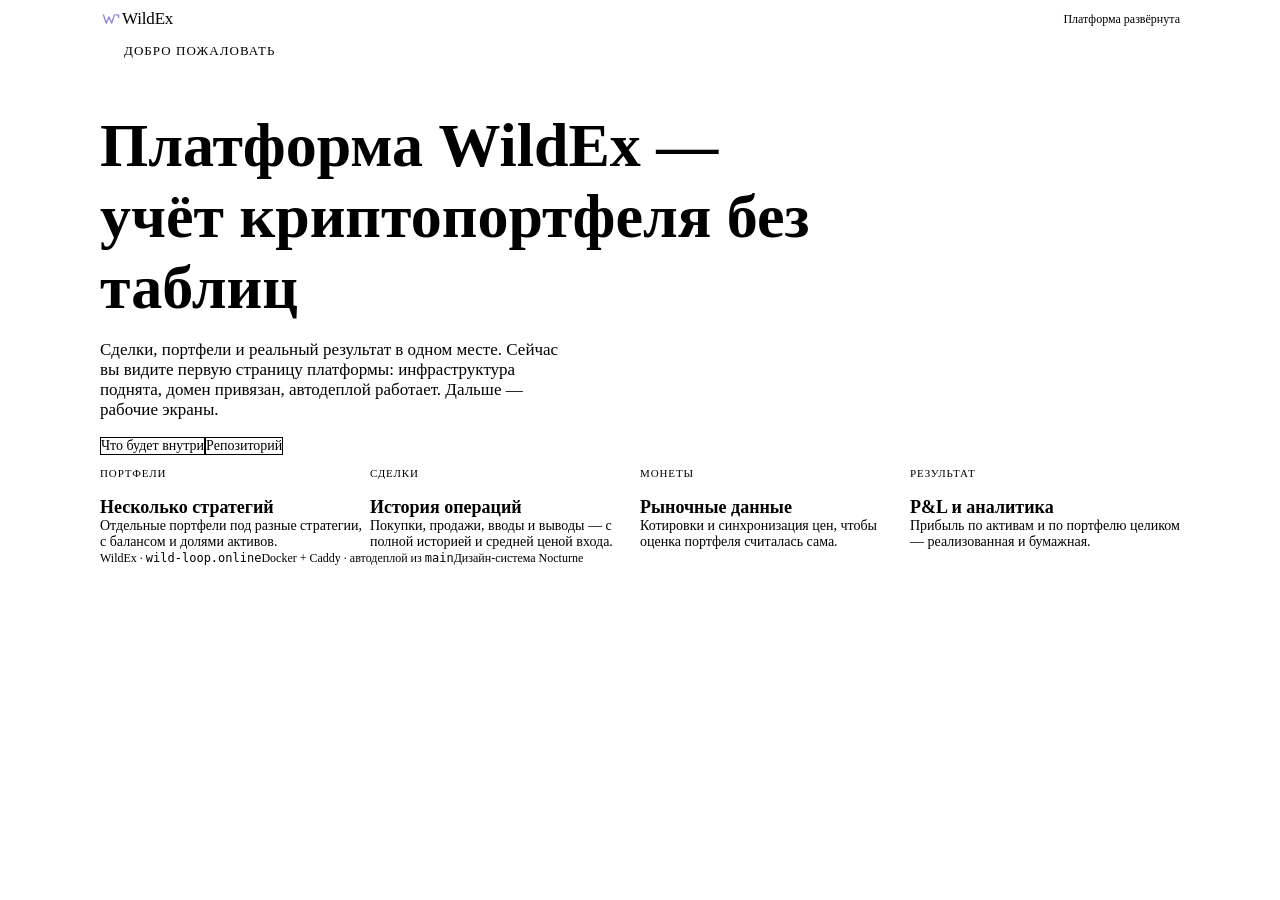
==== site/index.html @ 3468894f "Add WildEx welcome page with Caddy/Docker deploy pipeline Static welcome page built on the Nocturne " ====
<!DOCTYPE html>
<html lang="ru">
<head>
<meta charset="utf-8">
<meta name="viewport" content="width=device-width, initial-scale=1">
<title>WildEx — платформа учёта криптопортфеля</title>
<meta name="description" content="WildEx — платформа для учёта сделок, портфелей и результата по криптоактивам.">
<link rel="stylesheet" href="/assets/nocturne.css">
<link rel="icon" href="data:image/svg+xml,%3Csvg xmlns='http://www.w3.org/2000/svg' viewBox='0 0 32 32'%3E%3Crect width='32' height='32' rx='8' fill='%23161826'/%3E%3Cpath d='M7 11l3.5 10L14 13l3.5 8L21 11' fill='none' stroke='%239184d9' stroke-width='2' stroke-linecap='round' stroke-linejoin='round'/%3E%3C/svg%3E">
<style>
  .page { max-width: 1080px; margin: 0 auto; padding: 0 var(--space-8); }

  .nav {
    display: flex; align-items: center; gap: var(--space-4);
    padding: var(--space-6) 0;
    border-bottom: 1px solid var(--color-divider);
  }
  .nav-brand {
    display: flex; align-items: center; gap: var(--space-3);
    font-family: var(--font-heading); font-weight: 500; font-size: 17px;
    letter-spacing: -0.01em;
  }
  .nav-brand svg { width: 22px; height: 22px; }
  .nav-status {
    margin-left: auto; display: flex; align-items: center; gap: var(--space-2);
    font-size: 12px; color: color-mix(in srgb, var(--color-text) 55%, transparent);
  }
  .dot-live {
    width: 6px; height: 6px; border-radius: 50%;
    background: var(--color-accent-400);
    box-shadow: 0 0 0 3px color-mix(in srgb, var(--color-accent) 18%, transparent);
  }

  .hero { padding: calc(var(--space-8) * 3) 0 calc(var(--space-8) * 2); max-width: 720px; }
  .hero h1 { font-size: clamp(38px, 6vw, 62px); margin-bottom: var(--space-6); }
  .hero h1 .accent { color: var(--color-accent-300); }
  .hero .lead {
    font-size: 17px; max-width: 54ch;
    color: color-mix(in srgb, var(--color-text) 72%, transparent);
  }
  .kicker {
    font-size: 13px; letter-spacing: 0.08em; text-transform: uppercase;
    color: var(--color-accent-300); margin-bottom: var(--space-4);
  }
  .kicker::before {
    content: ""; display: inline-block;
    width: 24px; height: 1px; margin-right: var(--space-3);
    vertical-align: middle; background: var(--color-accent-500);
  }

  .actions { display: flex; flex-wrap: wrap; gap: var(--space-4); margin-top: var(--space-8); }
  .btn {
    display: inline-flex; align-items: center; gap: var(--space-2);
    font: inherit; font-size: 14px;
    padding: var(--space-3) var(--space-6);
    border-radius: var(--radius-md);
    border: 1px solid transparent; background: transparent;
    color: var(--color-text); cursor: pointer; text-decoration: none;
    transition: background-color .15s ease, border-color .15s ease;
  }
  .btn-primary { border-color: var(--color-accent-500); color: var(--color-accent-200); }
  .btn-primary:hover { background: color-mix(in srgb, var(--color-accent) 14%, transparent); }
  .btn-primary:active { border-color: var(--color-accent-400); background: color-mix(in srgb, var(--color-accent) 22%, transparent); }
  .btn-ghost { border-color: var(--color-neutral-800); color: var(--color-neutral-300); }
  .btn-ghost:hover { background: color-mix(in srgb, var(--color-neutral-500) 12%, transparent); }
  .btn:focus-visible { outline: 2px solid var(--color-accent); outline-offset: 2px; }

  .rule {
    height: 1px; border: 0; margin: 0;
    background: linear-gradient(90deg, transparent, var(--color-neutral-800) 48px, var(--color-neutral-800) calc(100% - 48px), transparent);
  }

  .grid {
    display: grid; gap: var(--space-6);
    grid-template-columns: repeat(auto-fit, minmax(230px, 1fr));
    padding: calc(var(--space-8) * 2) 0;
  }
  .card {
    background: var(--color-surface);
    border-radius: var(--radius-lg);
    padding: var(--space-8);
    box-shadow: var(--shadow-sm);
  }
  .card-kicker {
    font-size: 11px; letter-spacing: 0.08em; text-transform: uppercase;
    color: var(--color-accent-300); margin-bottom: var(--space-3);
  }
  .card-title { font-size: 18px; margin-bottom: var(--space-2); }
  .card-body {
    font-size: 14px; margin: 0;
    color: color-mix(in srgb, var(--color-text) 62%, transparent);
  }

  .meta {
    display: flex; flex-wrap: wrap; gap: var(--space-6);
    padding: var(--space-8) 0 calc(var(--space-8) * 2);
    font-size: 12px;
    color: color-mix(in srgb, var(--color-text) 45%, transparent);
  }
  .meta code {
    font-family: ui-monospace, SFMono-Regular, Menlo, monospace;
    color: var(--color-neutral-400);
  }
</style>
</head>
<body>

<div class="page">

  <header class="nav">
    <span class="nav-brand">
      <svg viewBox="0 0 32 32" aria-hidden="true">
        <path d="M5 10l4 12 4-9 4 9 4-12" fill="none" stroke="#9184d9" stroke-width="2"
              stroke-linecap="round" stroke-linejoin="round"/>
        <path d="M23 10h4v4" fill="none" stroke="#9184d9" stroke-width="2"
              stroke-linecap="round" stroke-linejoin="round"/>
      </svg>
      WildEx
    </span>
    <span class="nav-status"><span class="dot-live"></span> Платформа развёрнута</span>
  </header>

  <main>
    <section class="hero">
      <p class="kicker">Добро пожаловать</p>
      <h1>Платформа <span class="accent">WildEx</span> — учёт криптопортфеля без таблиц</h1>
      <p class="lead">
        Сделки, портфели и реальный результат в одном месте. Сейчас вы видите первую
        страницу платформы: инфраструктура поднята, домен привязан, автодеплой работает.
        Дальше — рабочие экраны.
      </p>
      <div class="actions">
        <a class="btn btn-primary" href="#modules">Что будет внутри</a>
        <a class="btn btn-ghost" href="https://github.com/obotkov/crypto-crm">Репозиторий</a>
      </div>
    </section>

    <hr class="rule">

    <section class="grid" id="modules">
      <article class="card">
        <p class="card-kicker">Портфели</p>
        <h3 class="card-title">Несколько стратегий</h3>
        <p class="card-body">Отдельные портфели под разные стратегии, с балансом и долями активов.</p>
      </article>
      <article class="card">
        <p class="card-kicker">Сделки</p>
        <h3 class="card-title">История операций</h3>
        <p class="card-body">Покупки, продажи, вводы и выводы — с полной историей и средней ценой входа.</p>
      </article>
      <article class="card">
        <p class="card-kicker">Монеты</p>
        <h3 class="card-title">Рыночные данные</h3>
        <p class="card-body">Котировки и синхронизация цен, чтобы оценка портфеля считалась сама.</p>
      </article>
      <article class="card">
        <p class="card-kicker">Результат</p>
        <h3 class="card-title">P&amp;L и аналитика</h3>
        <p class="card-body">Прибыль по активам и по портфелю целиком — реализованная и бумажная.</p>
      </article>
    </section>

    <hr class="rule">
  </main>

  <footer class="meta">
    <span>WildEx · <code>wild-loop.online</code></span>
    <span>Docker + Caddy · автодеплой из <code>main</code></span>
    <span>Дизайн-система Nocturne</span>
  </footer>

</div>

</body>
</html>
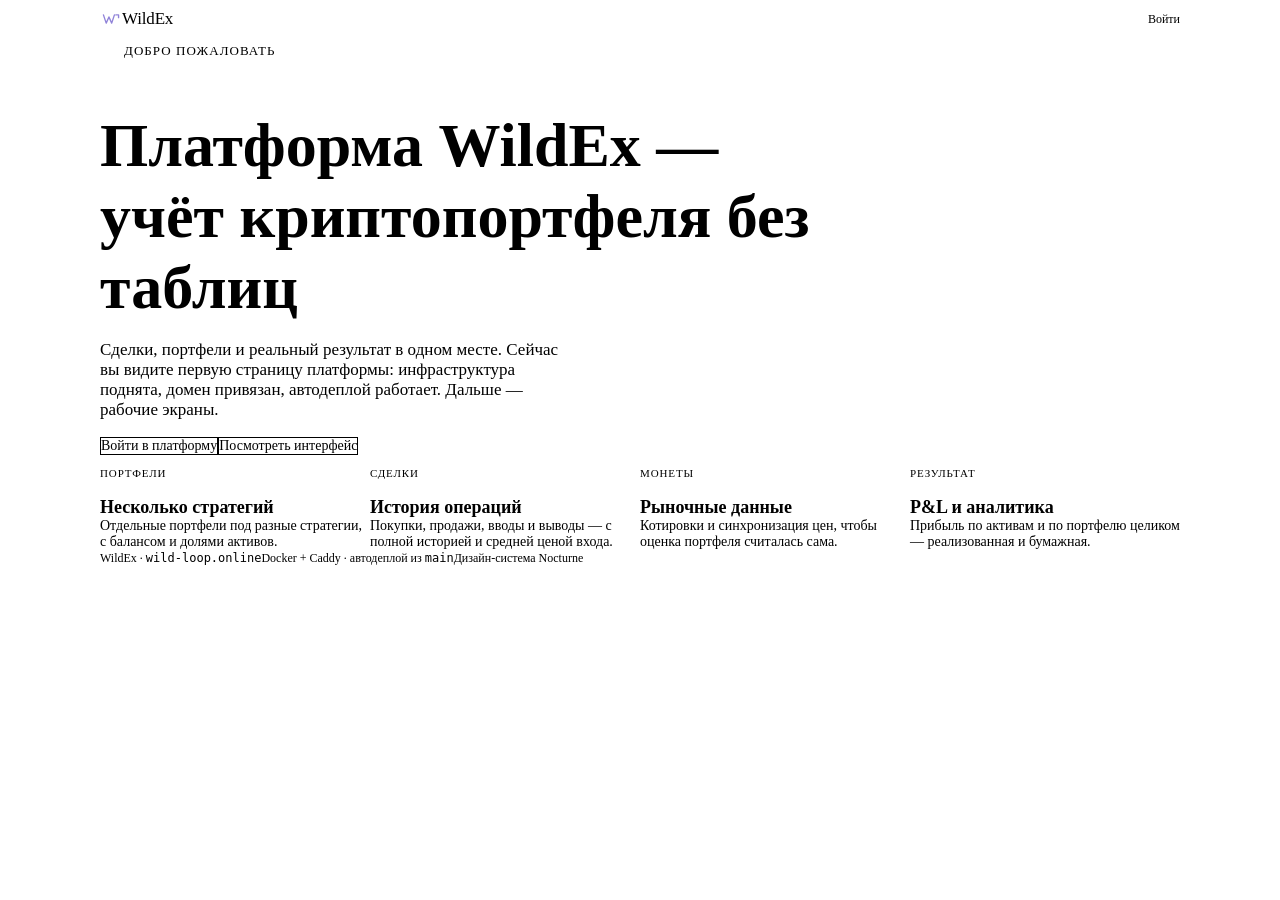
==== commit bc267460: "Build the WildEx screens from the Nocturne mockups Adds a separate sign-in page (email/password plus" ====
--- a/site/index.html
+++ b/site/index.html
@@ -117,7 +117,7 @@
       </svg>
       WildEx
     </span>
-    <span class="nav-status"><span class="dot-live"></span> Платформа развёрнута</span>
+    <a class="nav-status" href="/login.html" style="text-decoration:none;color:inherit"><span class="dot-live"></span> Войти</a>
   </header>
 
   <main>
@@ -130,8 +130,8 @@
         Дальше — рабочие экраны.
       </p>
       <div class="actions">
-        <a class="btn btn-primary" href="#modules">Что будет внутри</a>
-        <a class="btn btn-ghost" href="https://github.com/obotkov/crypto-crm">Репозиторий</a>
+        <a class="btn btn-primary" href="/login.html">Войти в платформу</a>
+        <a class="btn btn-ghost" href="/app.html">Посмотреть интерфейс</a>
       </div>
     </section>
 
